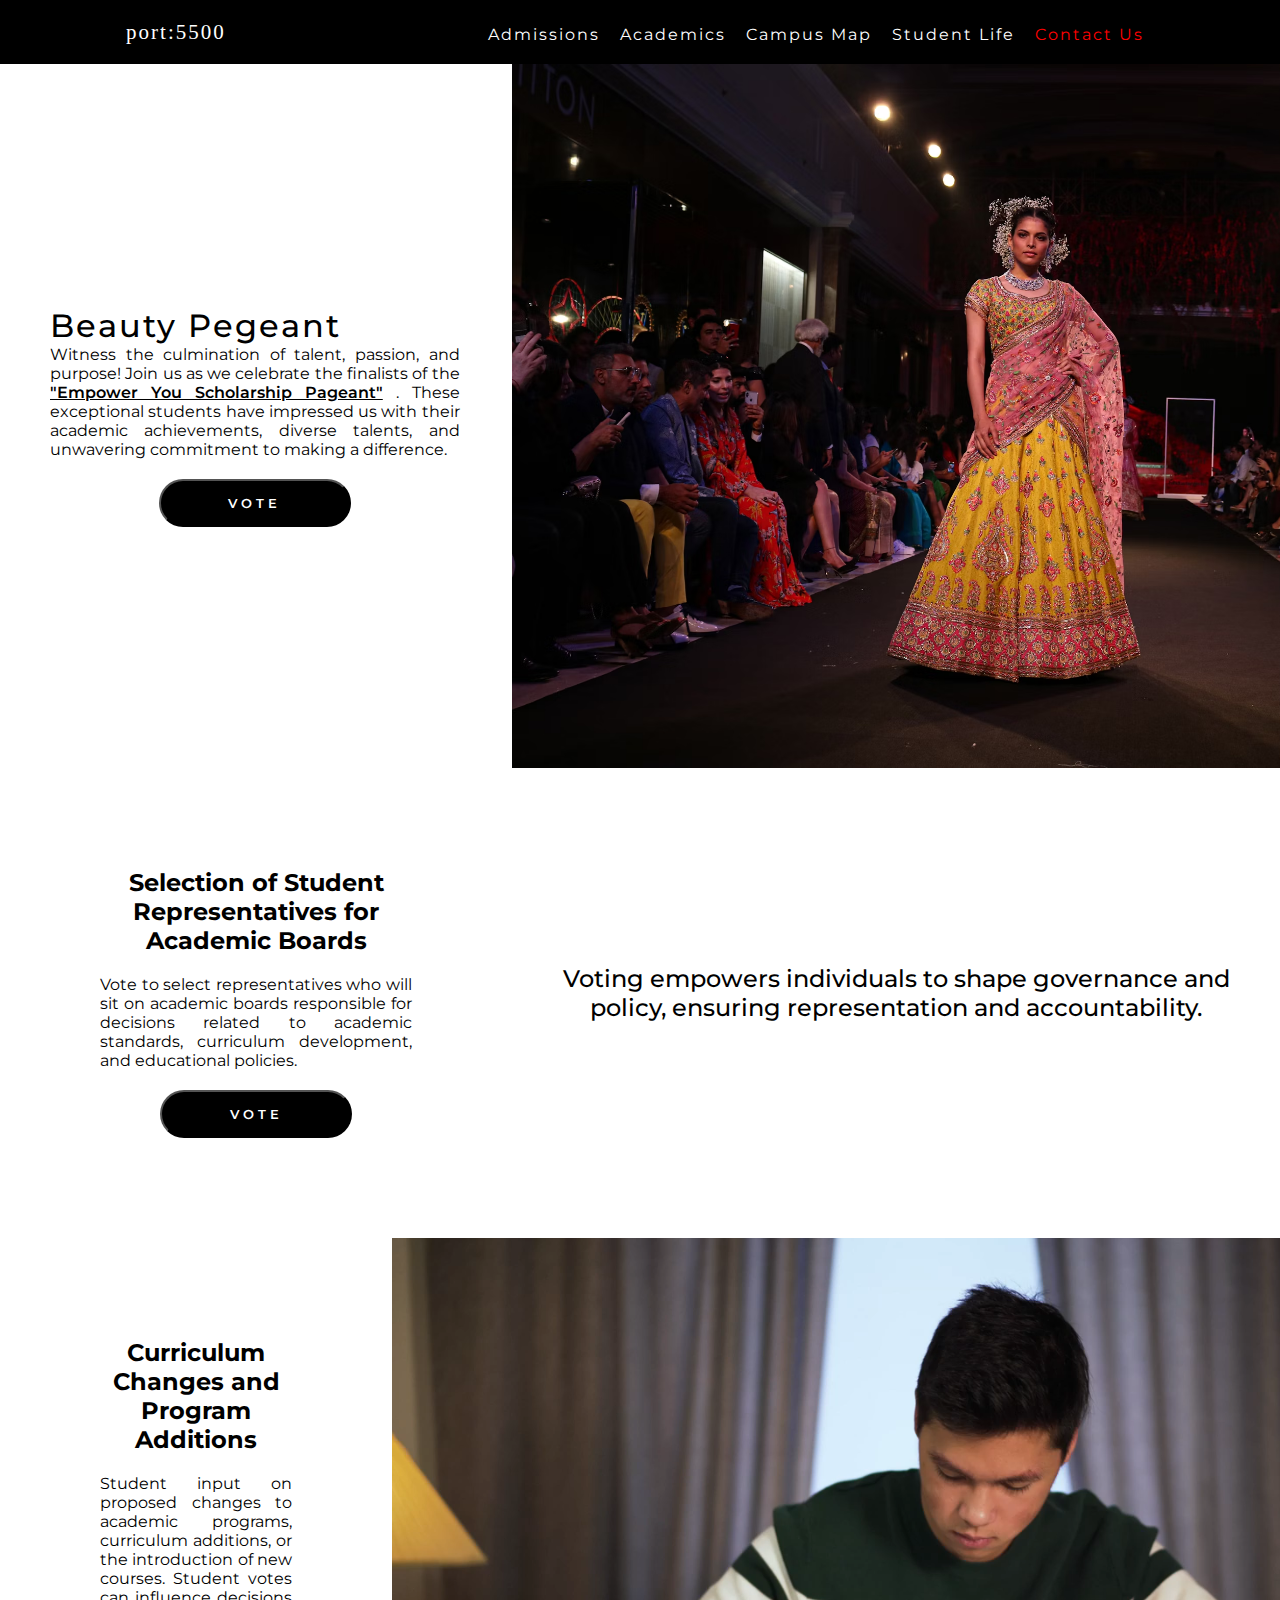
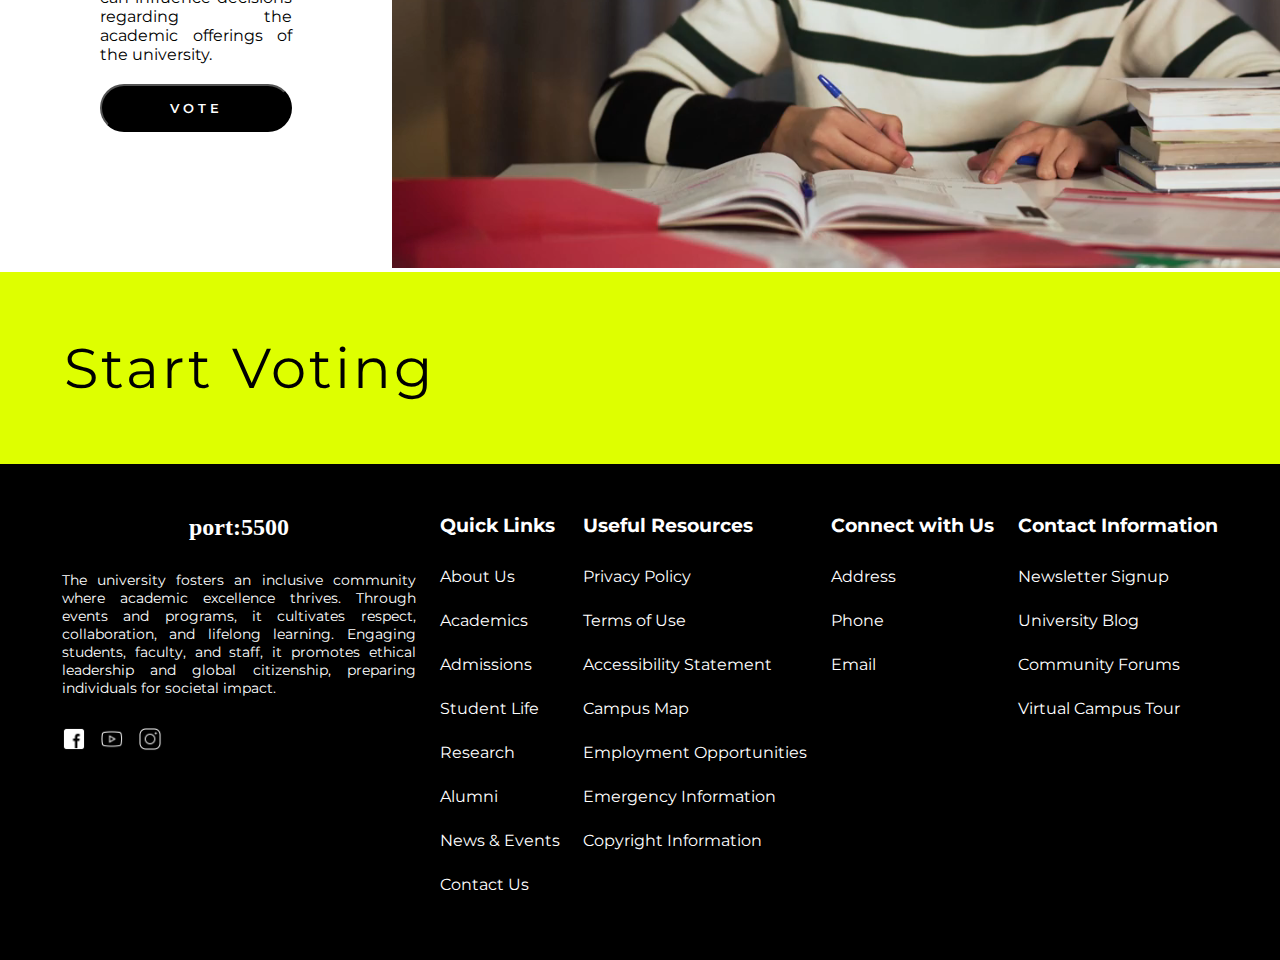
==== index.html @ 2f39b57b "first commit" ====
<!DOCTYPE html>
<html lang="en">
<head>
    <meta charset="UTF-8">
    <meta name="viewport" content="width=device-width, initial-scale=1.0">
    <title>port:5500 | changing youth</title>
    <link rel="stylesheet" href="style.css">
</head>
<body>

    <div class="nav-bar">
        <div class="heading">
            <p>port:5500</p>
        </div>
        <div class="nav-menu">
            <li>Admissions</li>
            <li>Academics</li>
            <li>Campus Map</li>
            <li>Student Life</li>
            <li style="color: red;" id="cu">Contact Us</li>
        </div>
    </div>

    <div class="main-event">
        <div class="description">
            <h1>Beauty Pegeant</h1>
            <p>
                Witness the culmination of talent, 
                passion, and purpose!  Join us as we celebrate the 
                finalists of the <span style="font-weight: 600; text-decoration: underline;">"Empower You Scholarship Pageant"</span> 
                . These exceptional students 
                have impressed us with their academic achievements, 
                diverse talents, and unwavering commitment to making 
                a difference.
            </p>
            <div class="btn">
                <a href="login.html">
                    <button>
                    VOTE
                    </button>
                </a>
            </div>
        </div>
        <div class="eventImage"></div>
        <script src="main.js"></script>
    </div>

    <div class="sub-events">
        <div class="eventStudentVote">
            <video autoplay muted loop class="video-background">
                <source src="img\videos\v1.mp4" type="video/mp4">
                Your browser does not support the video tag.
            </video>
            <div class="event-discription">
                <h2>Selection of Student Representatives for Academic Boards</h2>
                <p>
                    Vote to select representatives who will sit on academic 
                    boards responsible for decisions related to academic standards, curriculum development, and educational policies.
                </p>
                <div class="btn">
                    <button>
                        VOTE
                    </button>
                </div>
            </div>
        </div>
        <div class="motivation">
            <h2 style="font-weight: 500;">
                Voting empowers individuals to shape governance and policy, ensuring representation and accountability.
            </h2>
        </div>
        
    </div>

    <div class="event-Curriculum-Container">
        <div class="event-Curriculum">
            <div class="event-discription">
                <h2>Curriculum Changes and Program Additions</h2>
                <p>
                    Student input on proposed changes to 
                    academic programs, curriculum additions, 
                    or the introduction of new courses. Student 
                    votes can influence decisions regarding the 
                    academic offerings of the university.
                </p>
                <div class="btn">
                    <button>
                        VOTE
                    </button>
                </div>
            </div>
        </div>
        <div class="event-CurriculumVideo">
            <video autoplay muted loop class="vv">
                <source src="img/videos/v2.mp4" type="video/mp4">
            </video>
        </div>
    </div>

    <div class="footer">
        <div class="upper-foot">
            <p>Start Voting</p>
        </div>
        <div class="lower-foot">
            <div class="about-uni">
                <h2 style=" font-family: 'Geostar Fill', serif;">port:5500</h2>
                <p>  
                    The university fosters an inclusive community 
                    where academic excellence thrives. 
                    Through events and programs, it cultivates respect, 
                    collaboration, and lifelong learning. Engaging students, 
                    faculty, and staff, it promotes ethical leadership and global 
                    citizenship, preparing individuals for societal impact.
                </p>
                <img src="img/facebook.png">
                <img src="img/youtube.png">
                <img src="img/insta.png">
            </div>
            <div class="list">
                <h3>Quick Links</h3>
                <li>About Us</li>
                <li>Academics</li>
                <li>Admissions</li>
                <li>Student Life</li>
                <li>Research</li>
                <li>Alumni</li>
                <li>News & Events</li>
                <li>Contact Us</li>
            </div>
            <div class="list">
                <h3>Useful Resources</h3>
                <li>Privacy Policy</li>
                <li>Terms of Use</li>
                <li>Accessibility Statement</li>
                <li>Campus Map</li>
                <li>Employment Opportunities</li>
                <li>Emergency Information</li>
                <li>Copyright Information</li>
            </div>
            <div class="list">
                <h3>Connect with Us</h3>
                <li>Address</li>
                <li>Phone</li>
                <li>Email</li>
            </div>
            <div class="list">
                <h3>Contact Information</h3>
                <li>Newsletter Signup</li>
                <li>University Blog</li>
                <li>Community Forums</li>
                <li>Virtual Campus Tour</li>
            </div>
        </div>
    </div>

</body>
</html>
---- style.css ----
@import url('https://fonts.googleapis.com/css2?family=Montserrat:ital,wght@0,100..900;1,100..900&display=swap');
*{
    margin: 0;
    box-sizing: border-box;
    font-family: "Montserrat", sans-serif;
}

.border{
    border: 2px solid black;
}

.nav-bar {
    height: 4rem;
    width: 100%;
    background-color: #000;
    color: #fff;
    display: flex;
    justify-content: space-around;
    align-items: center;
}

.heading p {
    font-family: "Geostar Fill", serif;
    font-size: 21px;
    letter-spacing: 2px;
}

.nav-menu {
    display: flex;
    flex-direction: row;
    align-items: center;
    justify-content: space-around;
}

.nav-menu li {
    font-size: 21;
    list-style: none;
    padding: 0 10px 20px;
    letter-spacing: 2px;
}

#cu:hover{
    border-bottom: 2px solid red;
}

.nav-menu li:hover{
    cursor: pointer;
    border-bottom: 2px solid white;
}

.main-event{
    display: flex;
    align-items: center;
    justify-content: space-between;
}

.main-event h1{
    letter-spacing: 2px;
    font-weight: 500;
}

.description{
    margin-left: 50px;
    width: 32%;
    text-align: justify;
}

.eventImage{
    background-image: url('img/beauty/b2.avif');
    background-size: cover;
    height: 44rem;
    width: 50rem;
    width: 60%;
}

.btn{
    display: flex;
    justify-content: center;
    margin-top: 20px;
}

button{
    border-radius: 100px;
    width: 12rem;
    height: 3rem;
    letter-spacing: 4px;
    color: #fff;
    background-color: #000;
    font-weight: 600;
}

button:hover{
    cursor: pointer;
    transition: 0.7s;
    color: #000;
    background-color: #DEFF00;
}

.sub-events{
    display: flex;
    align-items: center;
}

.motivation{
    width: 60%;
    text-align: justify;
    padding: 20px;
}

.event-discription{
    padding: 50px;
    margin: 50px;
    border-radius: 12px;
}

.event-discription p{
    text-align: justify;
}

.eventStudentVote{
    display: flex;
    flex-direction: column;
    justify-content: space-around;
    align-items: center;
    position: relative;
    overflow: hidden;
    width: 40%;
    height: 100%;
}

.video-background {
    position: absolute;
    top: -290%;
    left: 50%;
    transform: translateX(-50%);
    min-width: 100%;
    min-height: 100%;
}

.event-discription {
    z-index: 1;
    position: relative;
    color: #000;
    padding: 50px;
}

.event-discription h2 {
    margin-top: 0;
}

.btn {
    margin-top: 20px;
}

.event-Curriculum-Container{
    display: flex;
}

.event-Curriculum{
background-color: #fff;
}

.vv{
    width: 70rem;
}

.upper-foot{
    display: flex;
    align-items: center;
    height: 12rem;
    background-color: #DEFF00;
    letter-spacing: 3px;
    font-size: 3.5rem;
    font-weight: 400;
    padding-left: 4rem;
}

.lower-foot{
    height: 31rem;
    background-color: #000;
    color: #fff;
    display: flex;
    justify-content: space-around;
    padding: 50px;
}

.about-uni{
    width: 30%;
}

.about-uni p{
    text-align: justify;
    font-size: 14px;
}

.about-uni h2{
    margin-bottom: 30px;
}

.about-uni img{
    margin: 10px;
    margin-left: 0;
    margin-top: 30px;
    width: 24px;
    height: 24px;
}

.list h3{
    margin-bottom: 30px;
}

li{
    list-style: none;
    margin-top: 25px;
}

.list li:hover{
    cursor: pointer;
    color: #cac8c8;
}

.poll-container {
    margin: 0;
    padding: 0;
    display: flex;
    flex-direction: column;
    align-items: center;
    justify-content: space-around;
    width: 100%;
    background-image: url(https://www.hubspot.com/hubfs/tools/brand-kit-generator/section-1.webp);
    background-size: cover;
    height: 43.47rem;
    width: 100%;
}

.poll-container h1{
    font-family: "Geostar Fill", serif;
    color: #fff;
}

.login-illustration{
    width: 70%;
    height: 70%;
    overflow: hidden;
}

.login-illustration img{
    width: 64.5%;
}

h2 {
text-align: center;
margin-bottom: 20px;
}

.form-group {
margin-bottom: 20px;
}


.login-illustration {
    width: 70%;
    height: 650px;
    position: relative;
    overflow: hidden;
}

.illustration-image {
    /* Ensure the image fills the container */
    width: 100%;
    height: 100%;
    /* Center the image within the container */
    position: absolute;
    top: 0;
    left: 0;
    right: 0;
    bottom: 0;
    margin: auto;
    /* Optionally, add additional styling */
    object-fit: cover; /* Maintain aspect ratio and cover container */
}

label {
font-weight: bold;
color: #fff;
/* font-family: "Geostar Fill", serif; */
letter-spacing: 2px;
}

.poll-content{
    display: flex;
    flex-direction: column;
    justify-content: center;
    align-items: center;
}

.poll-content p{
    color: #fff;
}

input[type="text"],
input[type="email"] {
width: 100%;
padding: 10px;
border: 1px solid #ccc;
border-radius: 4px;
box-sizing: border-box;
}

#message {
margin-top: 10px;
text-align: center;
display: none; 
}

.container {
    max-width: 600px;
    margin: 50px auto;
    padding: 20px;
    border: 2px solid #ccc;
    border-radius: 5px;
    font-family: "Montserrat", sans-serif;

}

h2 {
    text-align: center;
}

#poll {
    border: 1px solid #ccc;
    padding: 20px;
    border-radius: 5px;
}

#options {
  width: 100%;
  border-collapse: collapse;
  margin-bottom: 20px;
}

#options th, #options td {
  border: 1px solid #ddd;
  padding: 8px;
  text-align: left;
}

#options th {
  background-color: #f2f2f2;
}

#options tr:nth-child(even) {
  background-color: #f2f2f2;
}

#options tr:hover {
  background-color: #ddd;
}

#options button {
  padding: 6px 12px;
  background-color: #007bff;
  color: #fff;
  border: none;
  border-radius: 4px;
  cursor: pointer;
  transition: background-color 0.3s;
}

#options button:hover {
  background-color: #0056b3;
}

.container-content{
    display: flex;
    align-items: center;
    justify-content: space-around;
    background-color: #000;
    color: #fff;
}

.container-content p{
    font-size: 32px;
    font-weight: 500;
    letter-spacing: 2px;
    border-right: 2px solid #ECEFF1;
}

.explanation{
    font-size: 14px;
    width: 60%;
    text-align: justify;
    padding: 20px;
}

.frame{
    display: flex;
    margin-top: 30px;
    justify-content: space-between;
}

.frame1{
    background-color: #DEFF00;
    border-radius: 28px;
    width: calc(100% / 3 - 60px); /* Adjust width and consider margins */
    /* margin-right: 10px; Adjust margin as needed */
    overflow: hidden; /* Hide overflow content */
    transition: width 0.3s ease; /* Smooth transition */
}

.frame1:hover {
width: calc(100% / 3 + 40px); /* Expand width on hover */
}

.frame1 p{
    padding: 20px;
}

.frame1 img{
    width: 100%;
    border-radius: 28px;
}
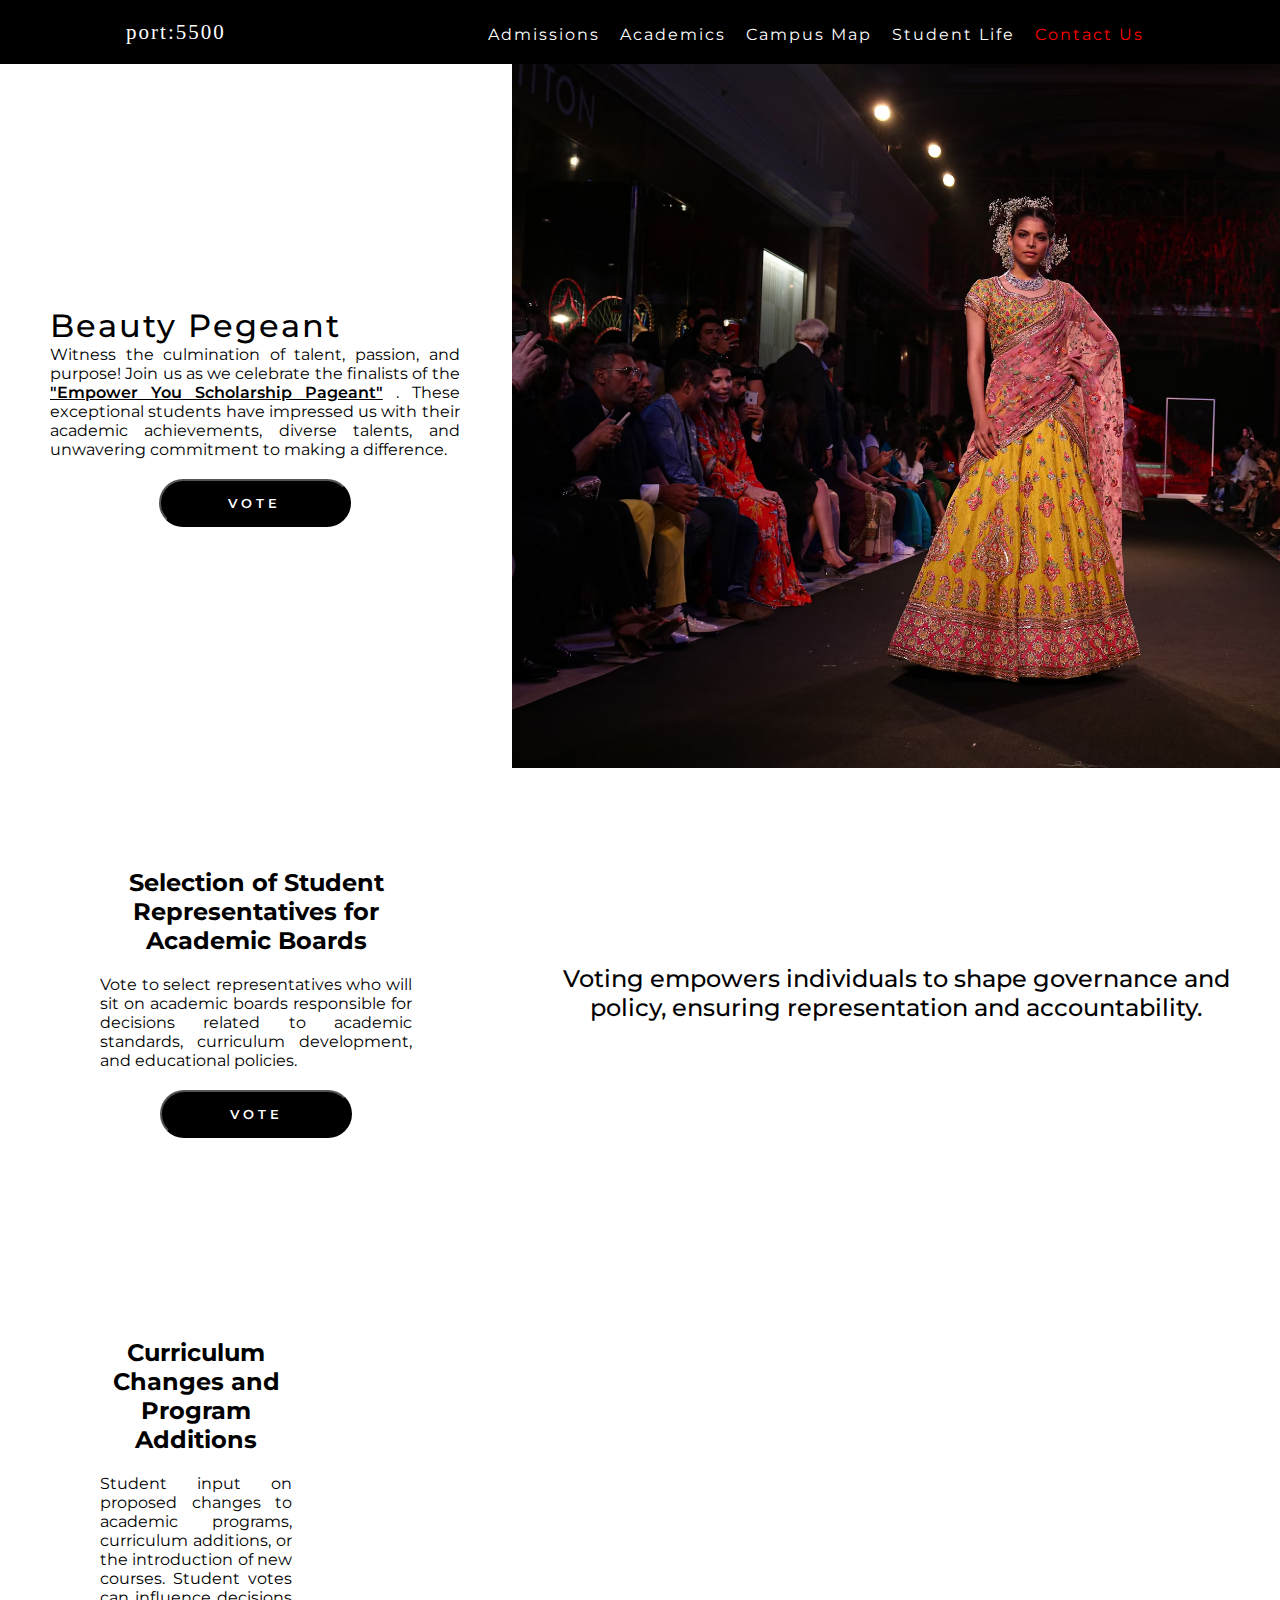
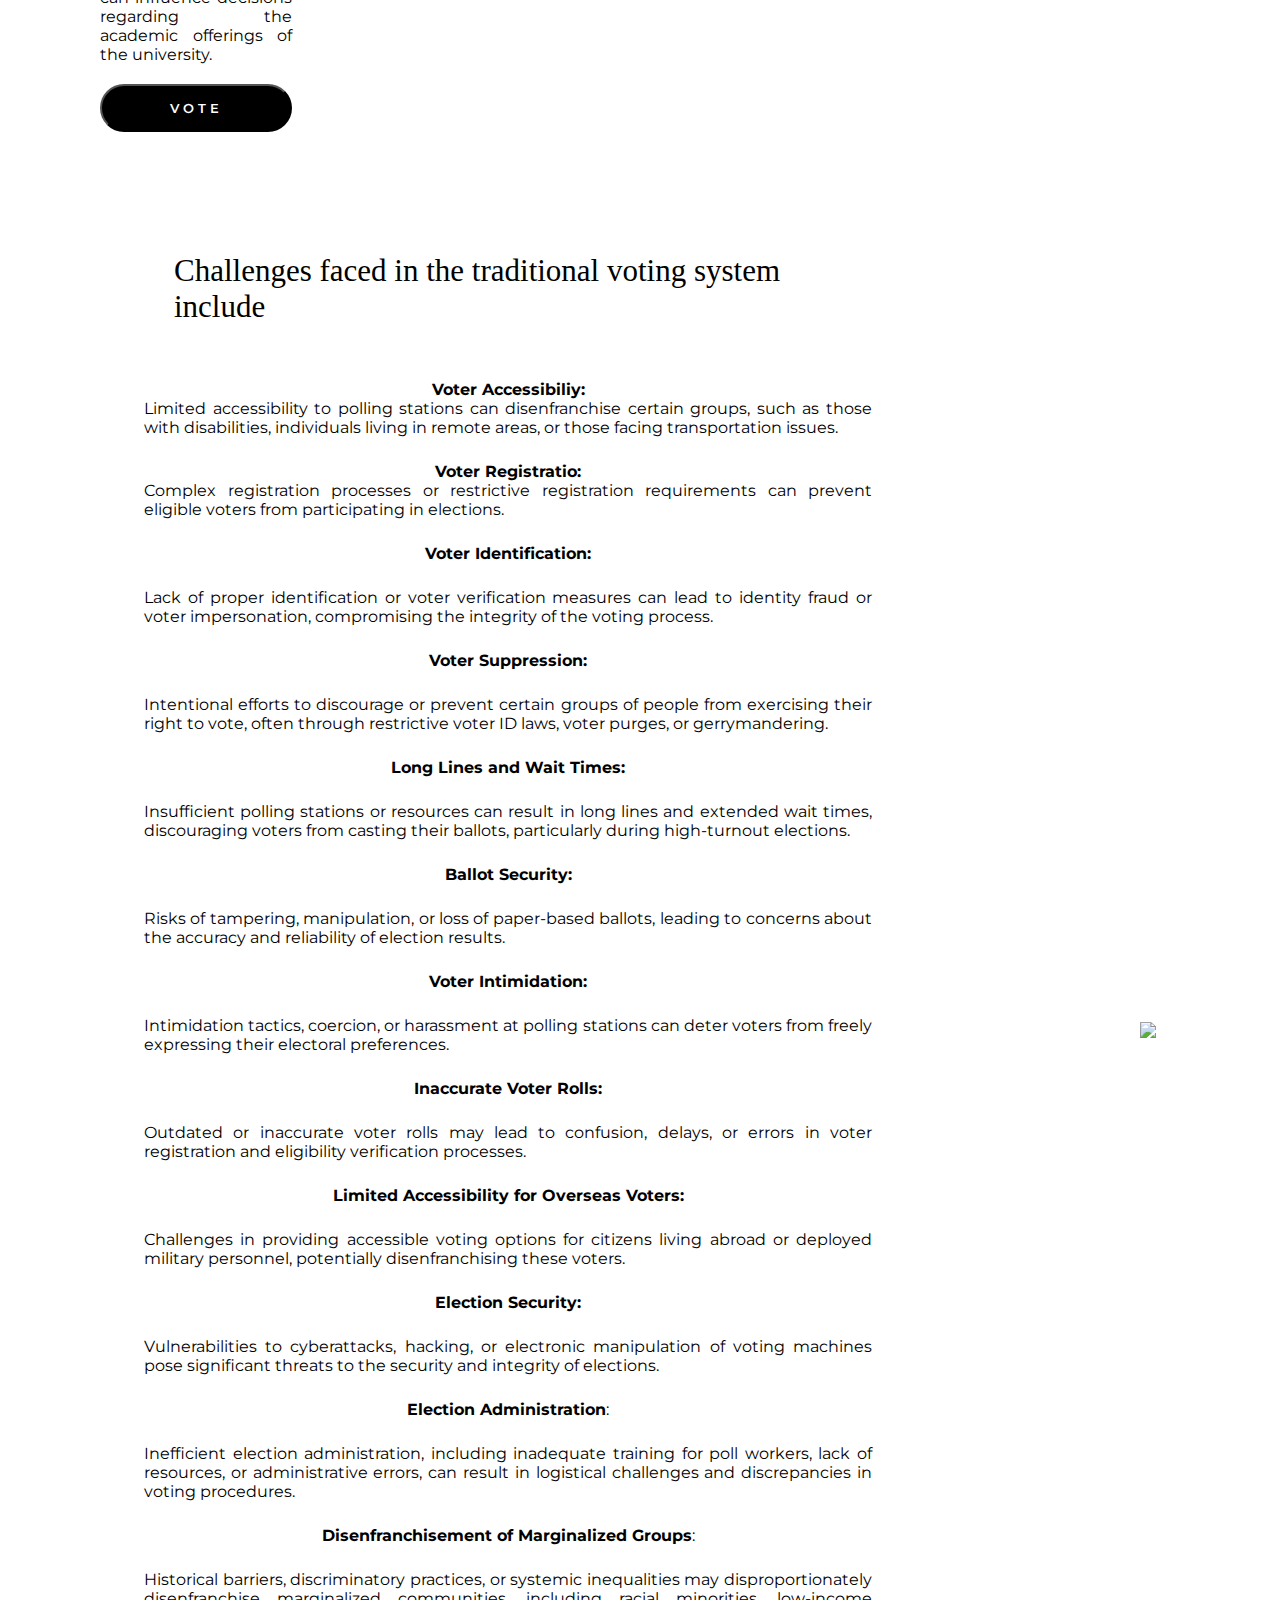
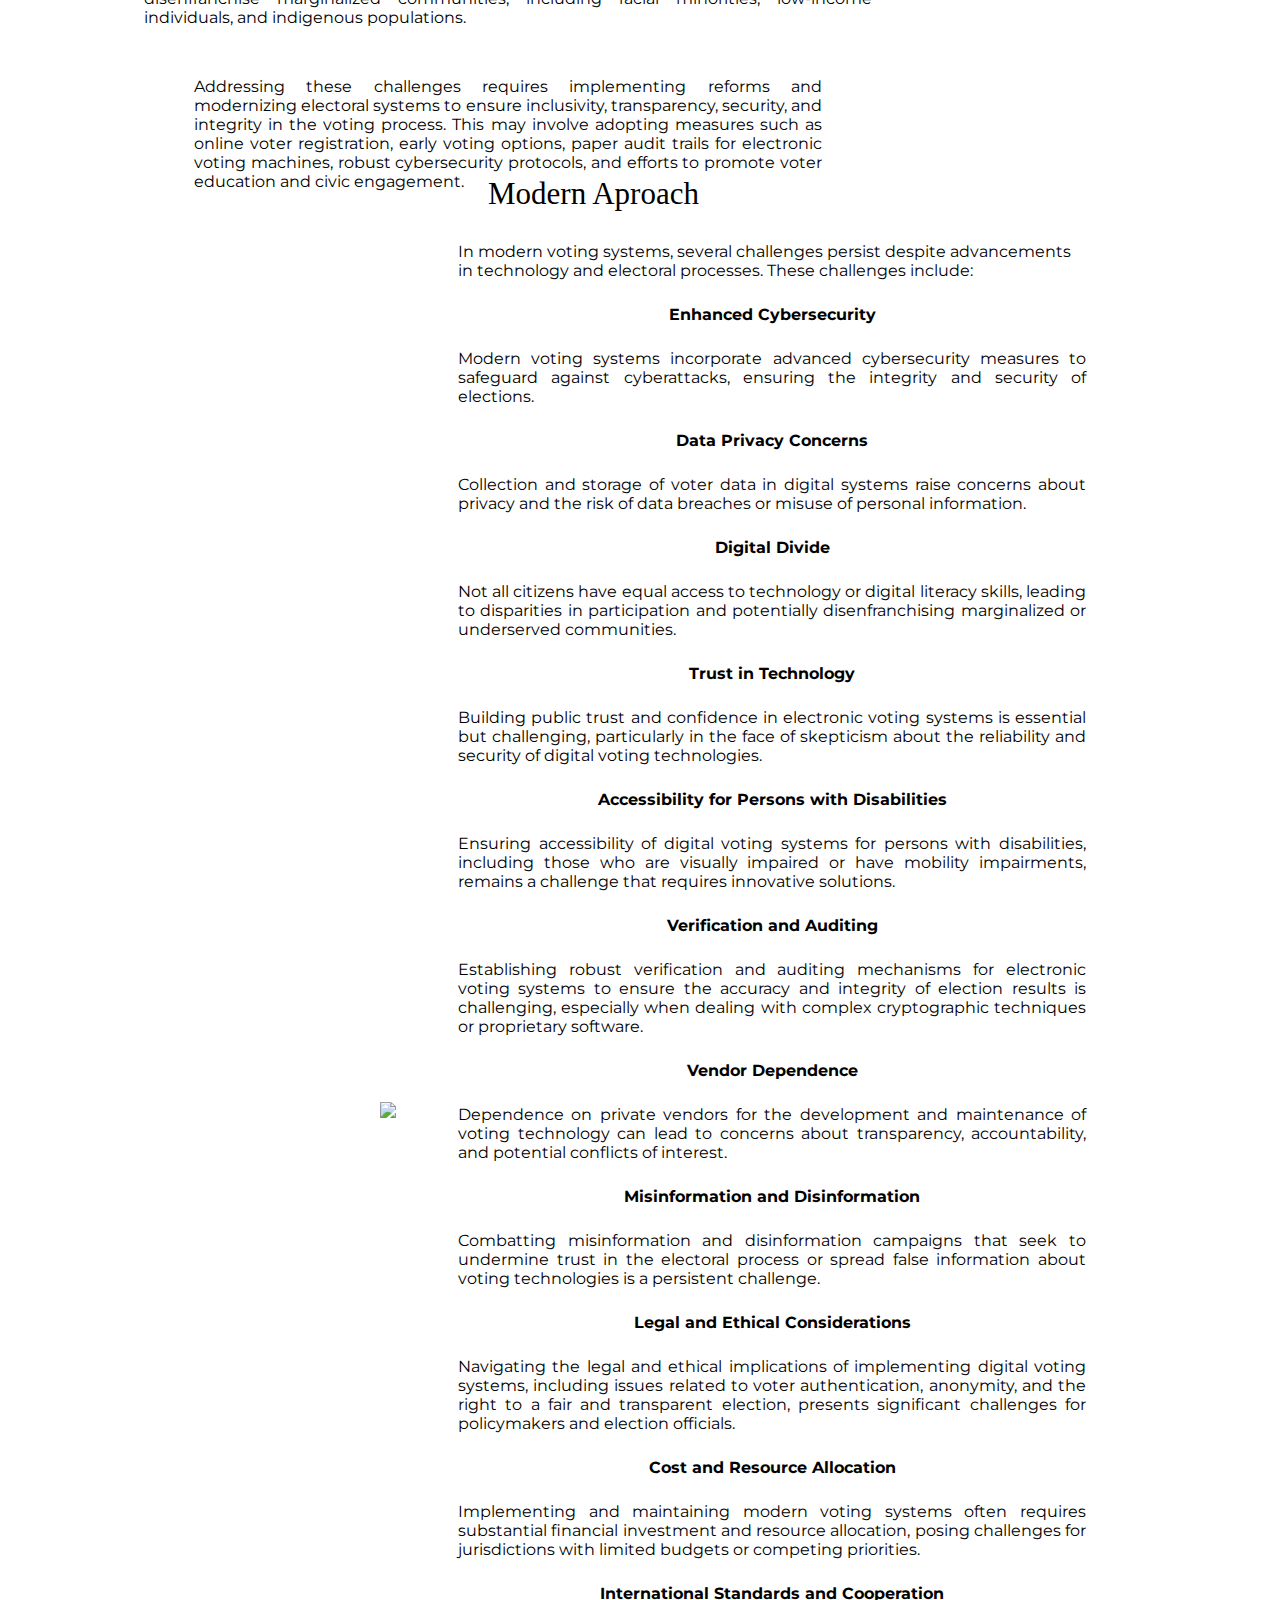
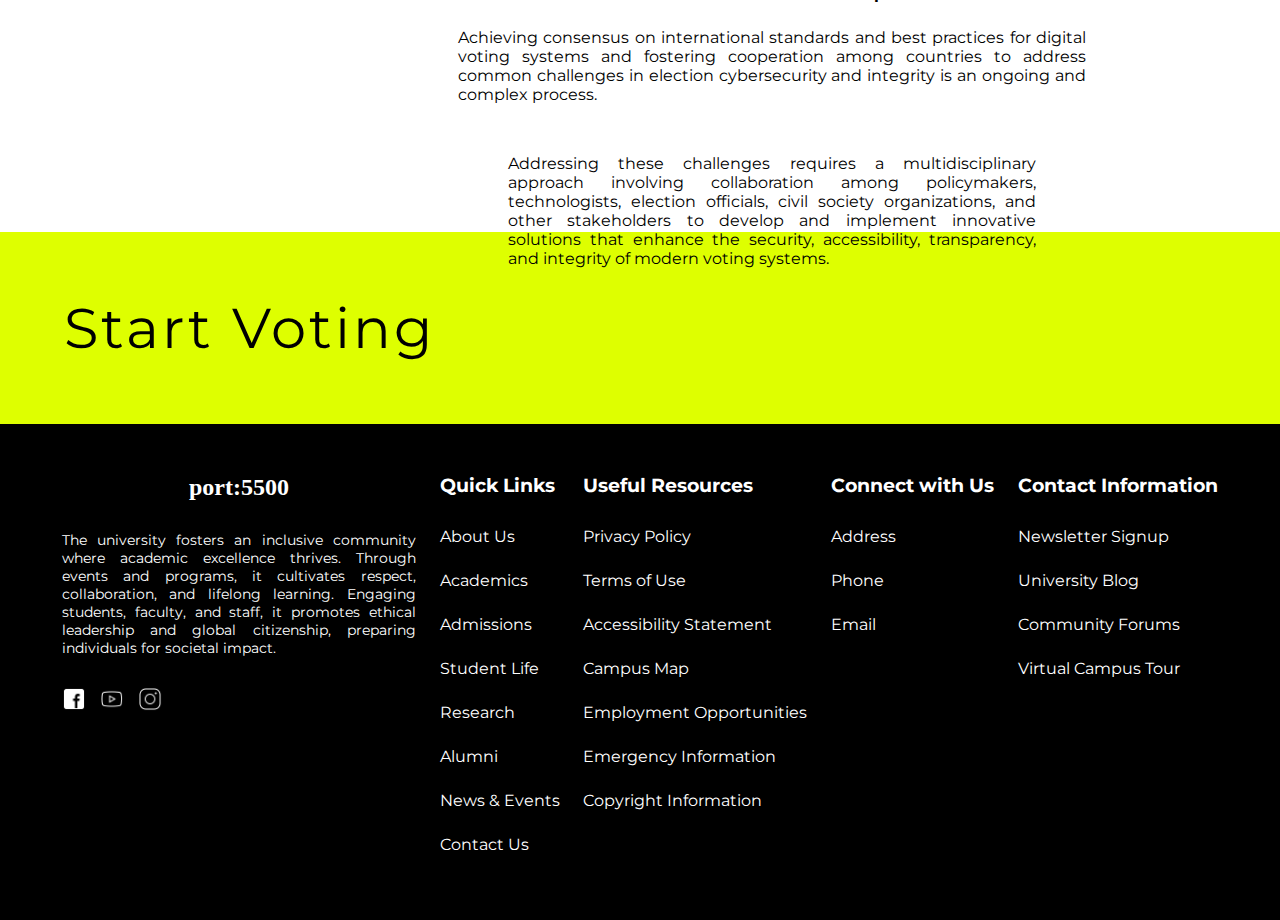
==== commit 8ce247e0: "Updated existing file with new changes" ====
--- a/index.html
+++ b/index.html
@@ -48,7 +48,7 @@
     <div class="sub-events">
         <div class="eventStudentVote">
             <video autoplay muted loop class="video-background">
-                <source src="img\videos\v1.mp4" type="video/mp4">
+                <source src="https://player.vimeo.com/progressive_redirect/playback/577614566/rendition/540p/file.mp4?loc=external&oauth2_token_id=1747418641&signature=b9d5f2eb9ab3617e86d55245bf20426647f4736769ba301a677da62de635264d" type="video/mp4">
                 Your browser does not support the video tag.
             </video>
             <div class="event-discription">
@@ -92,9 +92,102 @@
         </div>
         <div class="event-CurriculumVideo">
             <video autoplay muted loop class="vv">
-                <source src="img/videos/v2.mp4" type="video/mp4">
+                <source src="https://assets.mixkit.co/videos/preview/mixkit-concentrated-boy-studying-at-home-4761-large.mp4" type="video/mp4">
             </video>
         </div>
+    </div>
+    <div class="bda-container">
+        <div class="challenges-countered">
+            <div class="traditional ">
+                <h1>Challenges faced in the traditional voting system include</h1>
+    
+                <div class="list-carry">
+                    <li><b>Voter Accessibiliy:</b></li>Limited accessibility to polling stations can disenfranchise certain groups, such as those with disabilities, individuals living in remote areas, or those facing transportation issues.</li>
+                    <li><b>Voter Registratio:</b> </li>Complex registration processes or restrictive registration requirements can prevent eligible voters from participating in elections.</li>
+                    <li><b>Voter Identification:</b> </li> <li>Lack of proper identification or voter verification measures can lead to identity fraud or voter impersonation, compromising the integrity of the voting process.</li>
+                    <li><b>Voter Suppression:</b> </li> <li>Intentional efforts to discourage or prevent certain groups of people from exercising their right to vote, often through restrictive voter ID laws, voter purges, or gerrymandering.</li>
+                    <li><b>Long Lines and Wait Times:</b> </li> <li>Insufficient polling stations or resources can result in long lines and extended wait times, discouraging voters from casting their ballots, particularly during high-turnout elections.</li>
+                    <li><b>Ballot Security:</b> </li> <li>Risks of tampering, manipulation, or loss of paper-based ballots, leading to concerns about the accuracy and reliability of election results.</li>
+                    <li><b>Voter Intimidation:</b> </li> <li>Intimidation tactics, coercion, or harassment at polling stations can deter voters from freely expressing their electoral preferences.</li>
+                    <li><b>Inaccurate Voter Rolls:</b> </li> <li>Outdated or inaccurate voter rolls may lead to confusion, delays, or errors in voter registration and eligibility verification processes.</li>
+                    <li><b>Limited Accessibility for Overseas Voters:</b> </li> <li>Challenges in providing accessible voting options for citizens living abroad or deployed military personnel, potentially disenfranchising these voters.</li>
+                    <li><b>Election Security:</b> </li> <li>Vulnerabilities to cyberattacks, hacking, or electronic manipulation of voting machines pose significant threats to the security and integrity of elections.</li>
+                    <li><b>Election Administration</b>: </li> <li>Inefficient election administration, including inadequate training for poll workers, lack of resources, or administrative errors, can result in logistical challenges and discrepancies in voting procedures.</li>
+                    <li><b>Disenfranchisement of Marginalized Groups</b>: </li> <li>Historical barriers, discriminatory practices, or systemic inequalities may disproportionately disenfranchise marginalized communities, including racial minorities, low-income individuals, and indigenous populations.</li>
+                
+                    <p>
+                        Addressing these challenges requires implementing reforms 
+                        and modernizing electoral systems to ensure inclusivity, 
+                        transparency, security, and integrity in the voting process. This may involve adopting measures such as online voter registration, early voting options, 
+                        paper audit trails for electronic voting machines, robust cybersecurity protocols, and efforts to promote voter education and civic engagement.
+                    </p>
+                </div>
+            </div>
+                <div class="image-tradition">
+                    <img src="https://i.pinimg.com/564x/37/9b/01/379b016d02fd3ad0803496f3ad5acf3d.jpg" width="50%">
+                </div>
+            </div>
+            
+            <div class="second-background">
+                <!-- Content for the second div -->
+            </div>
+            <div class="third-background">
+                <!-- Content for the second div -->
+            </div>
+            <div class="challenges-countered">
+                <div class="image-tradition "style="position: relative; top: -89%; left:20%; top:-40%;">
+                    <img src="https://i.pinimg.com/564x/2b/ec/79/2bec7910c7dd75bfe4772aff8c7bb1b1.jpg" width="50%">
+                </div>
+                    <div class="traditional" style="position: relative; top: -50%; padding: 70px;">
+                        <h1>Modern Aproach</h1>
+                        In modern voting systems, several challenges persist despite advancements in technology and electoral processes. These challenges include:<br>
+
+                        
+                        <div class="list-carry">
+                                <li><b>Enhanced Cybersecurity</b></li>
+                                <li>Modern voting systems incorporate advanced cybersecurity measures to safeguard against cyberattacks, ensuring the integrity and security of elections.</li>
+                                
+                                <li><b>Data Privacy Concerns</b></li>
+                                <li>Collection and storage of voter data in digital systems raise concerns about privacy and the risk of data breaches or misuse of personal information.</li>
+                                
+                                <li><b>Digital Divide</b></li>
+                                <li>Not all citizens have equal access to technology or digital literacy skills, leading to disparities in participation and potentially disenfranchising marginalized or underserved communities.</li>
+                                
+                                <li><b>Trust in Technology</b></li>
+                                <li>Building public trust and confidence in electronic voting systems is essential but challenging, particularly in the face of skepticism about the reliability and security of digital voting technologies.</li>
+                                
+                                <li><b>Accessibility for Persons with Disabilities</b></li>
+                                <li>Ensuring accessibility of digital voting systems for persons with disabilities, including those who are visually impaired or have mobility impairments, remains a challenge that requires innovative solutions.</li>
+                                
+                                <li><b>Verification and Auditing</b></li>
+                                <li>Establishing robust verification and auditing mechanisms for electronic voting systems to ensure the accuracy and integrity of election results is challenging, especially when dealing with complex cryptographic techniques or proprietary software.</li>
+
+                                <li><b>Vendor Dependence</b></li>
+                                <li>Dependence on private vendors for the development and maintenance of voting technology can lead to concerns about transparency, accountability, and potential conflicts of interest.</li>
+                                
+                                <li><b>Misinformation and Disinformation</b></li>
+                                <li>Combatting misinformation and disinformation campaigns that seek to undermine trust in the electoral process or spread false information about voting technologies is a persistent challenge.</li>
+                                
+                                <li><b>Legal and Ethical Considerations</b></li>
+                                <li>Navigating the legal and ethical implications of implementing digital voting systems, including issues related to voter authentication, anonymity, and the right to a fair and transparent election, presents significant challenges for policymakers and election officials.</li>
+                                
+                                <li><b>Cost and Resource Allocation</b></li>
+                                <li>Implementing and maintaining modern voting systems often requires substantial financial investment and resource allocation, posing challenges for jurisdictions with limited budgets or competing priorities.</li>
+                                
+                                <li><b>International Standards and Cooperation</b></li>
+                                <li>Achieving consensus on international standards and best practices for digital voting systems and fostering cooperation among countries to address common challenges in election cybersecurity and integrity is an ongoing and complex process.</li>
+                        
+                                <p>
+                                    Addressing these challenges requires a multidisciplinary approach involving collaboration among policymakers, technologists, 
+                                    election officials, civil society organizations, and other 
+                                    stakeholders to develop and implement innovative solutions 
+                                    that enhance the security, accessibility, transparency, and integrity of modern voting systems.
+                                </p>
+                        </div>
+                        
+                    </div>
+                    
+            </div>
     </div>
 
     <div class="footer">
--- a/style.css
+++ b/style.css
@@ -320,7 +320,6 @@
     border: 2px solid #ccc;
     border-radius: 5px;
     font-family: "Montserrat", sans-serif;
-
 }
 
 h2 {
@@ -405,7 +404,7 @@
     width: calc(100% / 3 - 60px); /* Adjust width and consider margins */
     /* margin-right: 10px; Adjust margin as needed */
     overflow: hidden; /* Hide overflow content */
-    transition: width 0.3s ease; /* Smooth transition */
+    transition: width 0.3s ease;
 }
 
 .frame1:hover {
@@ -420,3 +419,66 @@
     width: 100%;
     border-radius: 28px;
 }
+
+.bda-container{
+    display: flex;
+    flex-direction: column;
+}
+
+.challenges-countered {
+    background-image: url(https://www.hubspot.com/hubfs/tools/brand-kit-generator/section-2.webp);
+    background-size: cover;
+    height: 50rem;
+    width: 100%;
+    display: flex;
+    justify-content: space-around;
+    align-items: center;
+}
+
+.second-background {
+    background-image: url(https://www.hubspot.com/hubfs/Imported%20sitepage%20images/section-5.png);
+    background-size: cover;
+    height: 50rem;
+    width: 100%;
+    z-index: -1;
+}
+
+.third-background {
+    background-image: url(https://www.hubspot.com/hubfs/Imported%20sitepage%20images/section-4.png);
+    background-size: cover;
+    height: 50rem;
+    width: 100%;
+    z-index: -1;
+}
+
+.traditional{
+    width: 60%;
+    padding: 20px;
+    position: relative;
+    top: 50%;
+}
+
+.traditional h1{
+    font-family: "Geostar Fill", serif;
+    font-size: 31px;
+    font-weight: 500;
+    margin: 30px;
+}
+
+.traditional p{
+    padding: 50px;
+    text-align: justify;
+}
+
+.image-tradition{
+    position: relative;
+    top: 50%;
+}
+
+.list-carry{
+    display: flex;
+    flex-direction: column;
+    justify-content: space-between;
+    text-align: justify;
+    align-items: center;
+}